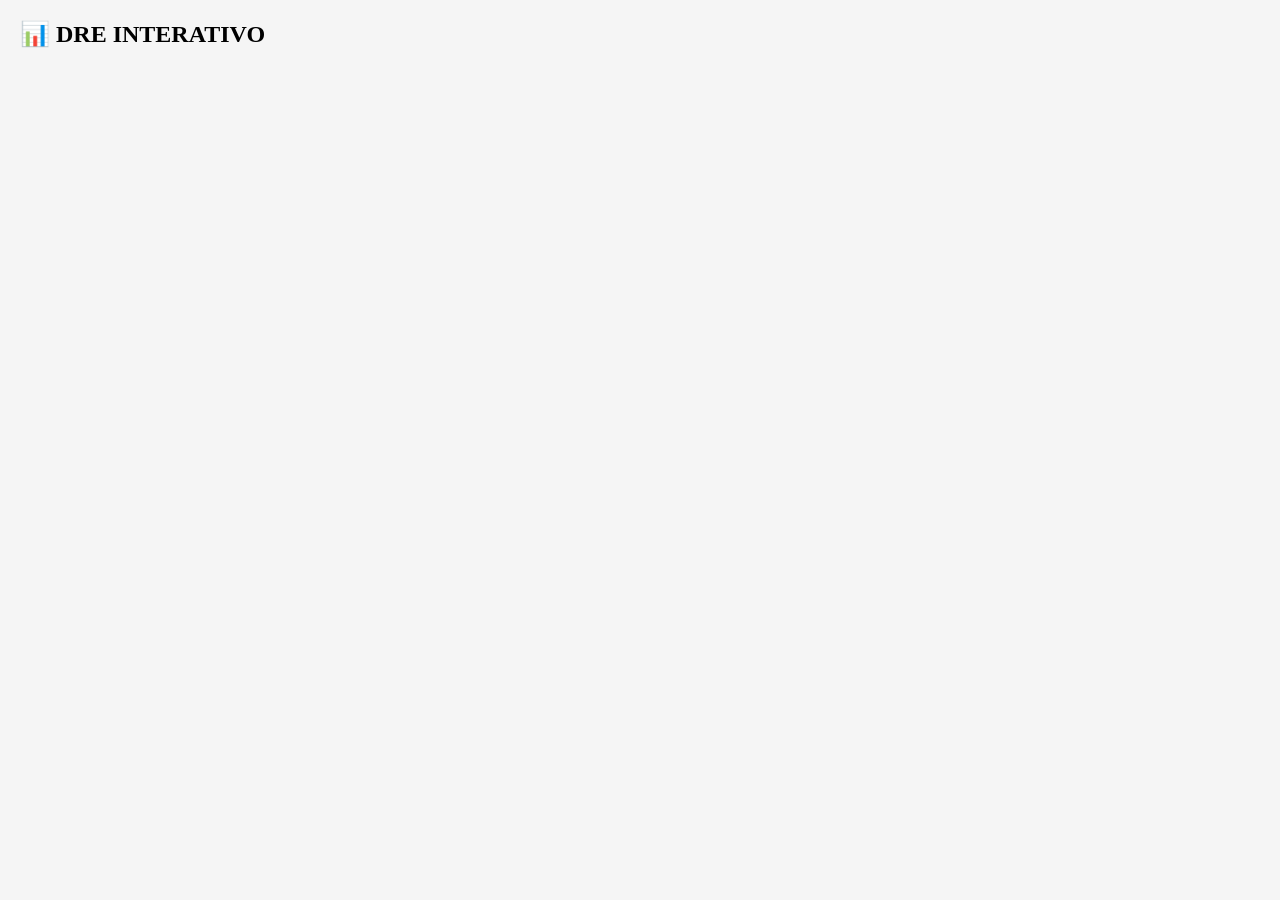
==== index.html @ e7c98e51 "Add files via upload" ====
<!DOCTYPE html>
<html lang="pt-br">
<head>
<meta charset="UTF-8">
<title>DRE App</title>

<style>

body {
    font-family: Segoe UI;
    background: #f5f5f5;
    margin: 20px;
}

h2 {
    margin-bottom: 10px;
}

.filtros {
    margin-bottom: 10px;
}

select {
    padding: 5px;
    margin-right: 10px;
}

table {
    width: 100%;
    border-collapse: collapse;
    background: white;
}

th {
    background: #2f8f2f;
    color: white;
    padding: 6px;
}

td {
    padding: 5px;
    border-bottom: 1px solid #ddd;
}

.n1 { font-weight: bold; background: #eee; }
.n2 { padding-left: 15px; }

.neg { color: red; }
.pos { color: green; }

</style>

</head>

<body>

<h2>📊 DRE INTERATIVO</h2>

<!-- FILTROS -->
<div class="filtros">
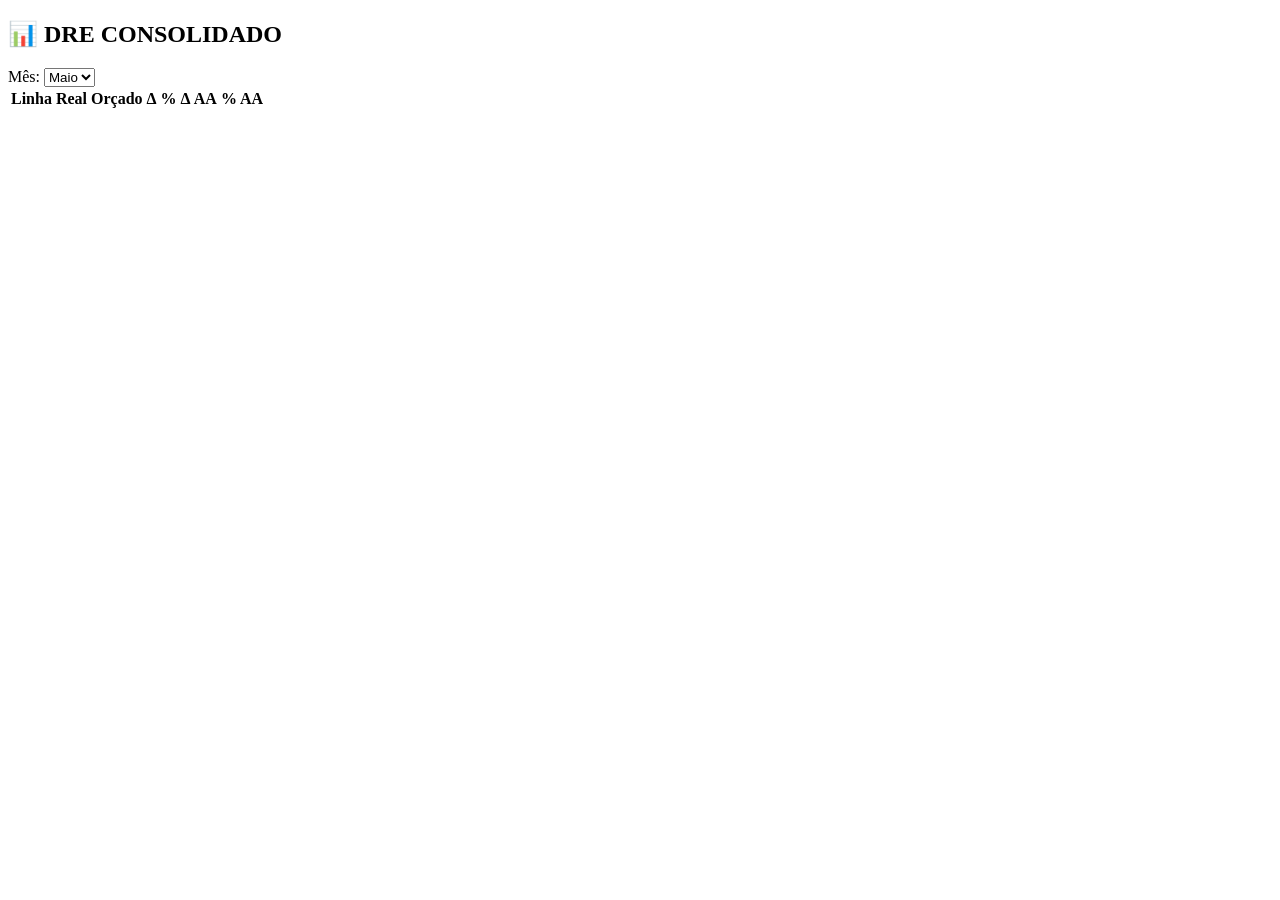
==== commit d8dd2a00: "Update index.html" ====
--- a/index.html
+++ b/index.html
@@ -3,58 +3,40 @@
 <head>
 <meta charset="UTF-8">
 <title>DRE App</title>
-
-<style>
-
-body {
-    font-family: Segoe UI;
-    background: #f5f5f5;
-    margin: 20px;
-}
-
-h2 {
-    margin-bottom: 10px;
-}
-
-.filtros {
-    margin-bottom: 10px;
-}
-
-select {
-    padding: 5px;
-    margin-right: 10px;
-}
-
-table {
-    width: 100%;
-    border-collapse: collapse;
-    background: white;
-}
-
-th {
-    background: #2f8f2f;
-    color: white;
-    padding: 6px;
-}
-
-td {
-    padding: 5px;
-    border-bottom: 1px solid #ddd;
-}
-
-.n1 { font-weight: bold; background: #eee; }
-.n2 { padding-left: 15px; }
-
-.neg { color: red; }
-.pos { color: green; }
-
-</style>
-
+<link rel="stylesheet" href="style.css">
 </head>
 
 <body>
 
-<h2>📊 DRE INTERATIVO</h2>
+<h2>📊 DRE CONSOLIDADO</h2>
 
-<!-- FILTROS -->
 <div class="filtros">
+    <label>Mês:</label>
+    <select id="mes" onchange="renderDRE()">
+        <option value="5">Maio</option>
+        <option value="4">Abril</option>
+    </select>
+</div>
+
+<table>
+<thead>
+<tr>
+<th>Linha</th>
+<th>Real</th>
+<th>Orçado</th>
+<th>Δ</th>
+<th>%</th>
+<th>Δ AA</th>
+<th>% AA</th>
+</tr>
+</thead>
+
+<tbody id="dreTable"></tbody>
+
+</table>
+
+<script src="dados.js"></script>
+<script src="script.js"></script>
+
+</body>
+</html>
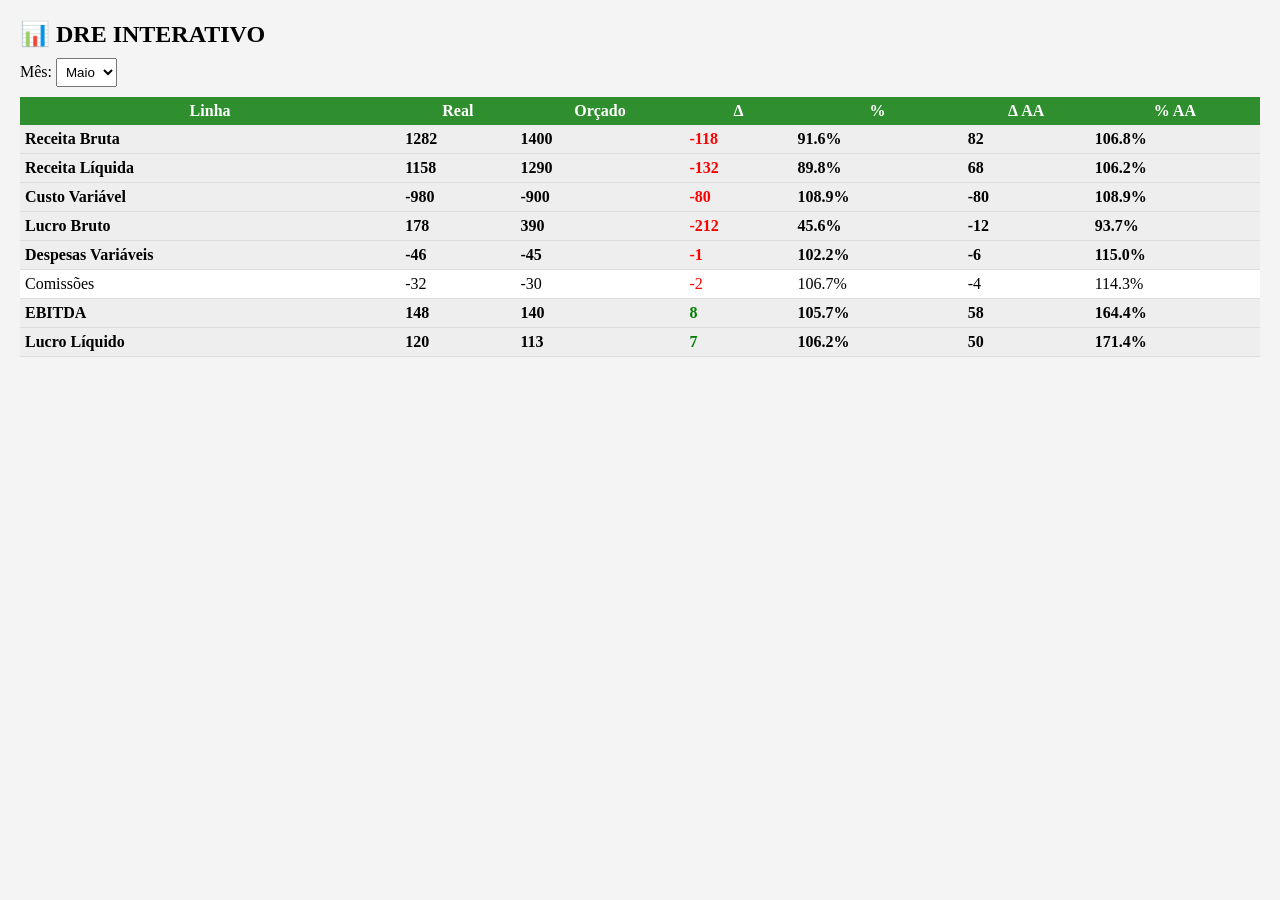
==== commit 0e819d00: "Update index.html" ====
--- a/index.html
+++ b/index.html
@@ -3,12 +3,14 @@
 <head>
 <meta charset="UTF-8">
 <title>DRE App</title>
+
 <link rel="stylesheet" href="style.css">
+
 </head>
 
 <body>
 
-<h2>📊 DRE CONSOLIDADO</h2>
+<h2>📊 DRE INTERATIVO</h2>
 
 <div class="filtros">
     <label>Mês:</label>
@@ -35,6 +37,7 @@
 
 </table>
 
+<!-- IMPORTANTE: ORDEM CORRETA -->
 <script src="dados.js"></script>
 <script src="script.js"></script>
 
--- a/style.css
+++ b/style.css
@@ -0,0 +1,56 @@
+body {
+    font-family: Segoe UI;
+    margin: 20px;
+    background: #f4f4f4;
+}
+
+h2 {
+    margin-bottom: 10px;
+}
+
+.filtros {
+    margin-bottom: 10px;
+}
+
+select {
+    padding: 5px;
+}
+
+table {
+    width: 100%;
+    border-collapse: collapse;
+    background: white;
+}
+
+th {
+    background: #2f8f2f;
+    color: white;
+    padding: 5px;
+}
+
+td {
+    padding: 5px;
+    border-bottom: 1px solid #ddd;
+    cursor: pointer;
+}
+
+.n1 {
+    font-weight: bold;
+    background: #eee;
+}
+
+.n2 {
+    padding-left: 20px;
+}
+
+.neg {
+    color: red;
+}
+
+.pos {
+    color: green;
+}
+
+tr:hover {
+    background: #eaeaea;
+}
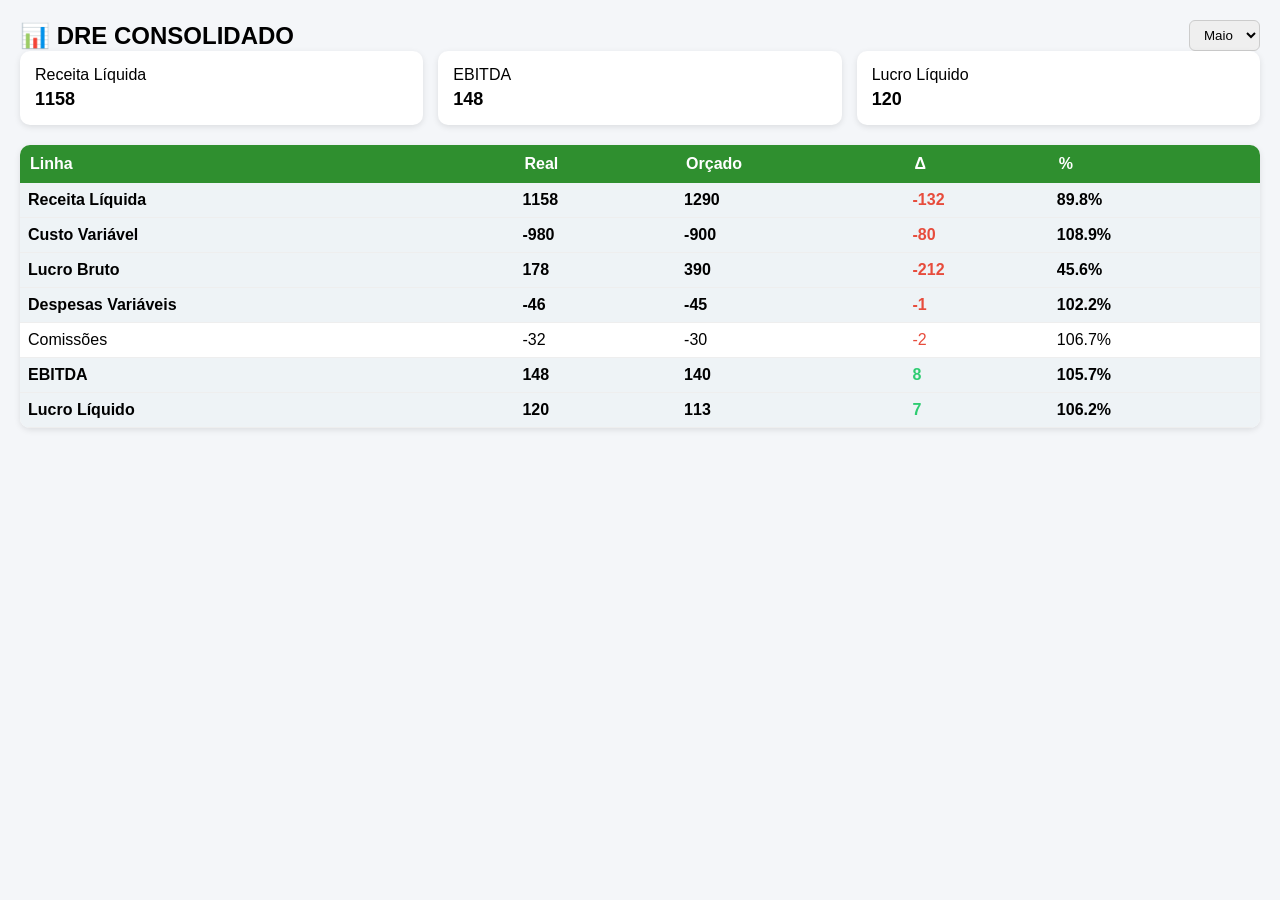
==== commit c00acefa: "Update index.html" ====
--- a/index.html
+++ b/index.html
@@ -4,20 +4,126 @@
 <meta charset="UTF-8">
 <title>DRE App</title>
 
-<link rel="stylesheet" href="style.css">
+<style>
+
+body {
+    font-family: Segoe UI, Arial;
+    background: #f4f6f9;
+    margin: 20px;
+}
+
+.header {
+    display: flex;
+    justify-content: space-between;
+    align-items: center;
+}
+
+h2 {
+    margin: 0;
+}
+
+.filtros {
+    margin: 15px 0;
+}
+
+select {
+    padding: 6px 10px;
+    border-radius: 6px;
+    border: 1px solid #ccc;
+}
+
+.cards {
+    display: flex;
+    gap: 15px;
+    margin-bottom: 20px;
+}
+
+.card {
+    background: white;
+    padding: 15px;
+    border-radius: 10px;
+    flex: 1;
+    box-shadow: 0 2px 6px rgba(0,0,0,0.1);
+}
+
+.card strong {
+    display: block;
+    font-size: 18px;
+    margin-top: 5px;
+}
+
+.pos { color: #2ecc71; }
+.neg { color: #e74c3c; }
+
+table {
+    width: 100%;
+    border-collapse: collapse;
+    background: white;
+    border-radius: 10px;
+    overflow: hidden;
+    box-shadow: 0 2px 6px rgba(0,0,0,0.1);
+}
+
+th {
+    background: #2f8f2f;
+    color: white;
+    padding: 10px;
+    text-align: left;
+}
+
+td {
+    padding: 8px;
+    border-bottom: 1px solid #eee;
+}
+
+tr:hover {
+    background: #f9f9f9;
+}
+
+.n1 {
+    font-weight: bold;
+    background: #eef3f6;
+}
+
+.n2 {
+    padding-left: 20px;
+}
+
+.n3 {
+    padding-left: 40px;
+}
+
+</style>
 
 </head>
 
 <body>
 
-<h2>📊 DRE INTERATIVO</h2>
+<div class="header">
+    <h2>📊 DRE CONSOLIDADO</h2>
 
-<div class="filtros">
-    <label>Mês:</label>
     <select id="mes" onchange="renderDRE()">
         <option value="5">Maio</option>
         <option value="4">Abril</option>
     </select>
+</div>
+
+<!-- CARDS TOP -->
+<div class="cards">
+    <div class="card">
+        Receita Líquida
+        <strong id="rec"></strong>
+    </div>
+
+    <div class="card">
+        EBITDA
+        <strong id="ebitda"></strong>
+    </div>
+
+    <div class="card">
+        Lucro Líquido
+        <strong id="ll"></strong>
+    </div>
 </div>
 
 <table>
@@ -28,18 +134,65 @@
 <th>Orçado</th>
 <th>Δ</th>
 <th>%</th>
-<th>Δ AA</th>
-<th>% AA</th>
 </tr>
 </thead>
 
 <tbody id="dreTable"></tbody>
-
 </table>
 
-<!-- IMPORTANTE: ORDEM CORRETA -->
-<script src="dados.js"></script>
-<script src="script.js"></script>
+<script>
+
+const dados = [
+    { linha:"Receita Líquida", nivel:1, mes:5, real:1158, orc:1290 },
+    { linha:"Custo Variável", nivel:1, mes:5, real:-980, orc:-900 },
+    { linha:"Lucro Bruto", nivel:1, mes:5, real:178, orc:390 },
+    { linha:"Despesas Variáveis", nivel:1, mes:5, real:-46, orc:-45 },
+    { linha:"Comissões", nivel:2, mes:5, real:-32, orc:-30 },
+    { linha:"EBITDA", nivel:1, mes:5, real:148, orc:140 },
+    { linha:"Lucro Líquido", nivel:1, mes:5, real:120, orc:113 }
+];
+
+function renderDRE() {
+
+    const mes = document.getElementById("mes").value;
+    const tabela = document.getElementById("dreTable");
+
+    tabela.innerHTML = "";
+
+    let rec, ebitda, ll;
+
+    dados.filter(d => d.mes == mes).forEach(item => {
+
+        const delta = item.real - item.orc;
+        const perc = (item.real / item.orc) * 100;
+
+        const classe = delta >= 0 ? "pos" : "neg";
+
+        tabela.innerHTML += `
+            <tr class="n${item.nivel}">
+                <td>${item.linha}</td>
+                <td>${item.real}</td>
+                <td>${item.orc}</td>
+                <td class="${classe}">${delta}</td>
+                <td>${perc.toFixed(1)}%</td>
+            </tr>
+        `;
+
+        // alimentar cards
+        if(item.linha === "Receita Líquida") rec = item.real;
+        if(item.linha === "EBITDA") ebitda = item.real;
+        if(item.linha === "Lucro Líquido") ll = item.real;
+
+    });
+
+    document.getElementById("rec").innerText = rec;
+    document.getElementById("ebitda").innerText = ebitda;
+    document.getElementById("ll").innerText = ll;
+}
+
+renderDRE();
+
+</script>
 
 </body>
 </html>
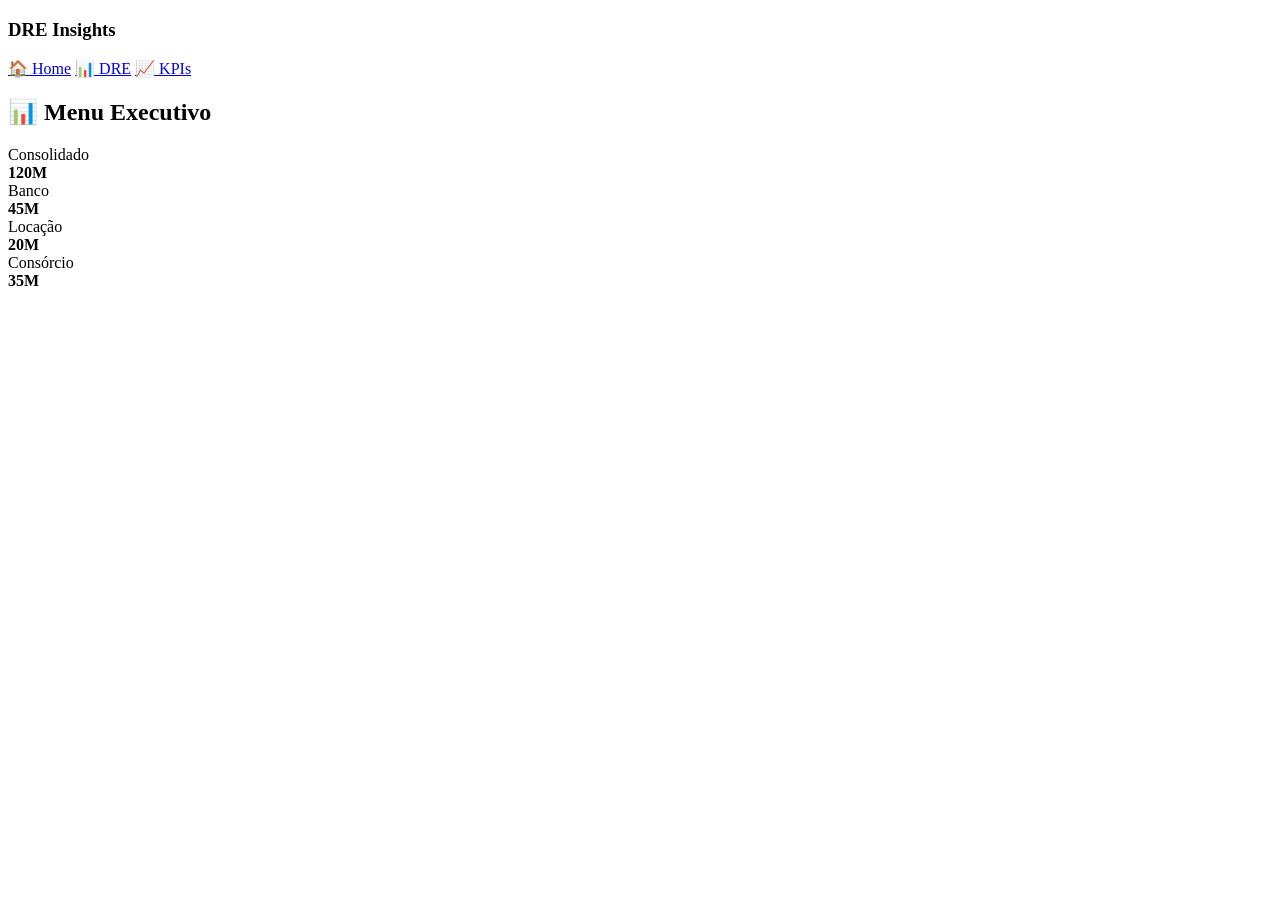
==== commit cf91a0c0: "Update index.html" ====
--- a/index.html
+++ b/index.html
@@ -1,198 +1,34 @@
 <!DOCTYPE html>
-<html lang="pt-br">
+<html>
 <head>
 <meta charset="UTF-8">
-<title>DRE App</title>
-
-<style>
-
-body {
-    font-family: Segoe UI, Arial;
-    background: #f4f6f9;
-    margin: 20px;
-}
-
-.header {
-    display: flex;
-    justify-content: space-between;
-    align-items: center;
-}
-
-h2 {
-    margin: 0;
-}
-
-.filtros {
-    margin: 15px 0;
-}
-
-select {
-    padding: 6px 10px;
-    border-radius: 6px;
-    border: 1px solid #ccc;
-}
-
-.cards {
-    display: flex;
-    gap: 15px;
-    margin-bottom: 20px;
-}
-
-.card {
-    background: white;
-    padding: 15px;
-    border-radius: 10px;
-    flex: 1;
-    box-shadow: 0 2px 6px rgba(0,0,0,0.1);
-}
-
-.card strong {
-    display: block;
-    font-size: 18px;
-    margin-top: 5px;
-}
-
-.pos { color: #2ecc71; }
-.neg { color: #e74c3c; }
-
-table {
-    width: 100%;
-    border-collapse: collapse;
-    background: white;
-    border-radius: 10px;
-    overflow: hidden;
-    box-shadow: 0 2px 6px rgba(0,0,0,0.1);
-}
-
-th {
-    background: #2f8f2f;
-    color: white;
-    padding: 10px;
-    text-align: left;
-}
-
-td {
-    padding: 8px;
-    border-bottom: 1px solid #eee;
-}
-
-tr:hover {
-    background: #f9f9f9;
-}
-
-.n1 {
-    font-weight: bold;
-    background: #eef3f6;
-}
-
-.n2 {
-    padding-left: 20px;
-}
-
-.n3 {
-    padding-left: 40px;
-}
-
-</style>
-
+<title>DRE Insights</title>
+<link rel="stylesheet" href="estilo.css">
 </head>
 
 <body>
 
-<div class="header">
-    <h2>📊 DRE CONSOLIDADO</h2>
-
-    <select id="mes" onchange="renderDRE()">
-        <option value="5">Maio</option>
-        <option value="4">Abril</option>
-    </select>
+<div class="sidebar">
+    <h3>DRE Insights</h3>
+    <a href="index.html">🏠 Home</a>
+    <a href="dre.html">📊 DRE</a>
+    <a href="kpi.html">📈 KPIs</a>
 </div>
 
-<!-- CARDS TOP -->
+<div class="main">
+
+<h2>📊 Menu Executivo</h2>
+
 <div class="cards">
-    <div class="card">
-        Receita Líquida
-        <strong id="rec"></strong>
-    </div>
 
-    <div class="card">
-        EBITDA
-        <strong id="ebitda"></strong>
-    </div>
+<div class="card">Consolidado<br><strong>120M</strong></div>
+<div class="card">Banco<br><strong>45M</strong></div>
+<div class="card">Locação<br><strong>20M</strong></div>
+<div class="card">Consórcio<br><strong>35M</strong></div>
 
-    <div class="card">
-        Lucro Líquido
-        <strong id="ll"></strong>
-    </div>
 </div>
 
-<table>
-<thead>
-<tr>
-<th>Linha</th>
-<th>Real</th>
-<th>Orçado</th>
-<th>Δ</th>
-<th>%</th>
-</tr>
-</thead>
-
-<tbody id="dreTable"></tbody>
-</table>
-
-<script>
-
-const dados = [
-    { linha:"Receita Líquida", nivel:1, mes:5, real:1158, orc:1290 },
-    { linha:"Custo Variável", nivel:1, mes:5, real:-980, orc:-900 },
-    { linha:"Lucro Bruto", nivel:1, mes:5, real:178, orc:390 },
-    { linha:"Despesas Variáveis", nivel:1, mes:5, real:-46, orc:-45 },
-    { linha:"Comissões", nivel:2, mes:5, real:-32, orc:-30 },
-    { linha:"EBITDA", nivel:1, mes:5, real:148, orc:140 },
-    { linha:"Lucro Líquido", nivel:1, mes:5, real:120, orc:113 }
-];
-
-function renderDRE() {
-
-    const mes = document.getElementById("mes").value;
-    const tabela = document.getElementById("dreTable");
-
-    tabela.innerHTML = "";
-
-    let rec, ebitda, ll;
-
-    dados.filter(d => d.mes == mes).forEach(item => {
-
-        const delta = item.real - item.orc;
-        const perc = (item.real / item.orc) * 100;
-
-        const classe = delta >= 0 ? "pos" : "neg";
-
-        tabela.innerHTML += `
-            <tr class="n${item.nivel}">
-                <td>${item.linha}</td>
-                <td>${item.real}</td>
-                <td>${item.orc}</td>
-                <td class="${classe}">${delta}</td>
-                <td>${perc.toFixed(1)}%</td>
-            </tr>
-        `;
-
-        // alimentar cards
-        if(item.linha === "Receita Líquida") rec = item.real;
-        if(item.linha === "EBITDA") ebitda = item.real;
-        if(item.linha === "Lucro Líquido") ll = item.real;
-
-    });
-
-    document.getElementById("rec").innerText = rec;
-    document.getElementById("ebitda").innerText = ebitda;
-    document.getElementById("ll").innerText = ll;
-}
-
-renderDRE();
-
-</script>
+</div>
 
 </body>
 </html>
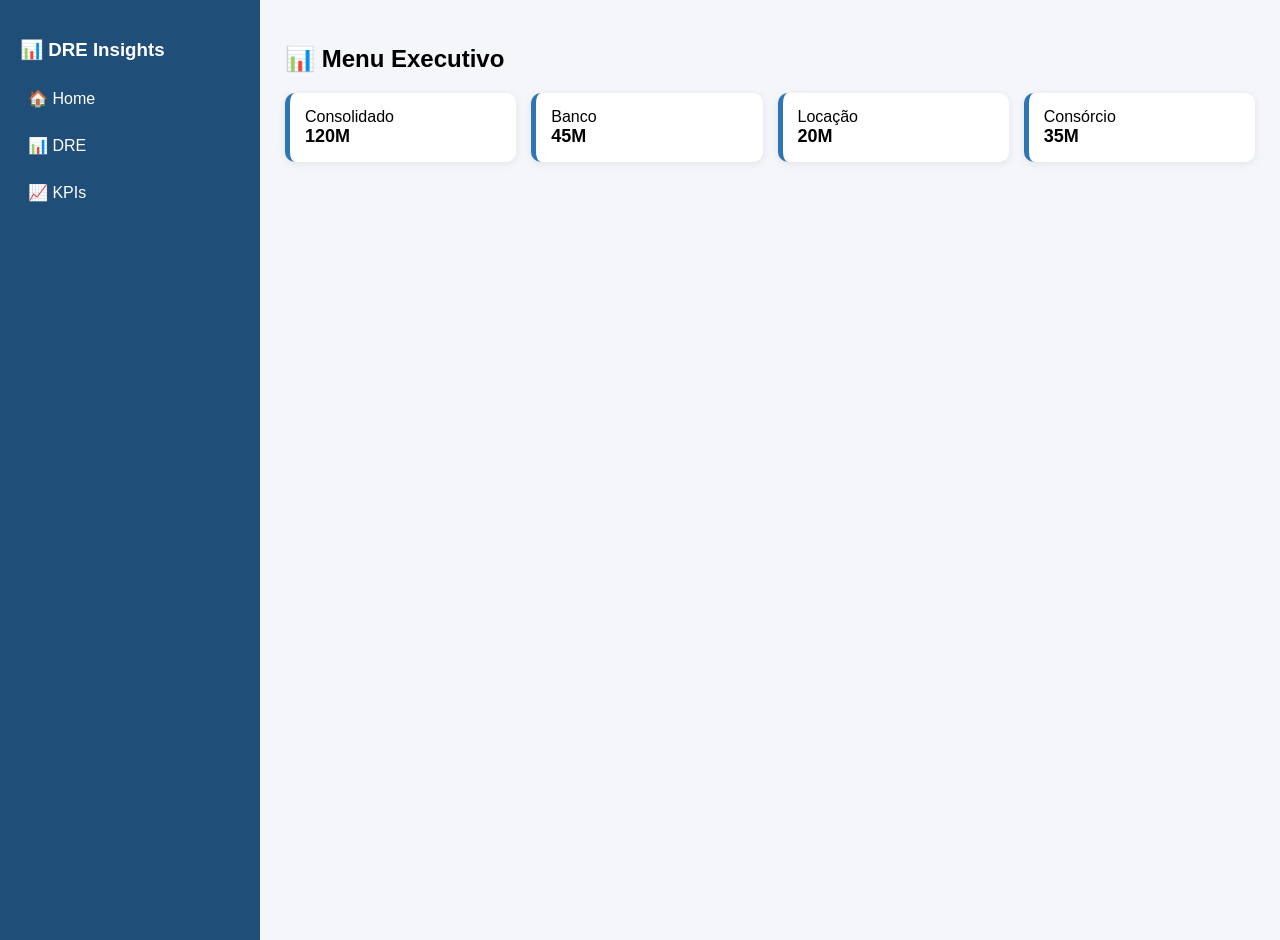
==== commit 05eb9e61: "Update index.html" ====
--- a/index.html
+++ b/index.html
@@ -9,7 +9,8 @@
 <body>
 
 <div class="sidebar">
-    <h3>DRE Insights</h3>
+    <h3>📊 DRE Insights</h3>
+
     <a href="index.html">🏠 Home</a>
     <a href="dre.html">📊 DRE</a>
     <a href="kpi.html">📈 KPIs</a>
--- a/estilo.css
+++ b/estilo.css
@@ -0,0 +1,117 @@
+body {
+    font-family: Segoe UI, Arial;
+    display: flex;
+    margin: 0;
+    background: #f4f6f9;
+}
+
+/* MENU LATERAL */
+.sidebar {
+    width: 220px;
+    background: #1f4e79;
+    color: white;
+    padding: 20px;
+    height: 100vh;
+}
+
+.sidebar h3 {
+    margin-bottom: 20px;
+}
+
+.sidebar a {
+    display: block;
+    color: white;
+    margin: 12px 0;
+    text-decoration: none;
+    padding: 8px;
+    border-radius: 6px;
+}
+
+.sidebar a:hover {
+    background: #2f75b5;
+}
+
+/* CONTEÚDO */
+.main {
+    padding: 25px;
+    flex: 1;
+}
+
+/* CARDS */
+.cards {
+    display: flex;
+    gap: 15px;
+    margin-bottom: 20px;
+}
+
+.card {
+    background: white;
+    padding: 15px;
+    border-radius: 10px;
+    flex: 1;
+    box-shadow: 0 2px 8px rgba(0,0,0,0.08);
+    border-left: 5px solid #2f75b5;
+}
+
+.card strong {
+    font-size: 18px;
+}
+
+/* TABELA */
+table {
+    width: 100%;
+    background: white;
+    border-collapse: collapse;
+    margin-top: 15px;
+    border-radius: 10px;
+    overflow: hidden;
+    box-shadow: 0 2px 8px rgba(0,0,0,0.08);
+}
+
+th {
+    background: #2f75b5;
+    color: white;
+    padding: 10px;
+}
+
+td {
+    padding: 8px;
+    border-bottom: 1px solid #eee;
+}
+
+tr:hover {
+    background: #e9f2fb;
+}
+
+/* HIERARQUIA */
+.n1 {
+    font-weight: bold;
+    background: #eef4fb;
+}
+
+.n2 {
+    padding-left: 20px;
+}
+
+.n3 {
+    padding-left: 40px;
+}
+
+/* CORES RESULTADO */
+.pos {
+    color: #2ecc71;
+    font-weight: bold;
+}
+
+.neg {
+    color: #e74c3c;
+    font-weight: bold;
+}
+
+/* FILTROS */
+select {
+    padding: 6px 10px;
+    border-radius: 6px;
+    border: 1px solid #ccc;
+    margin-bottom: 10px;
+}
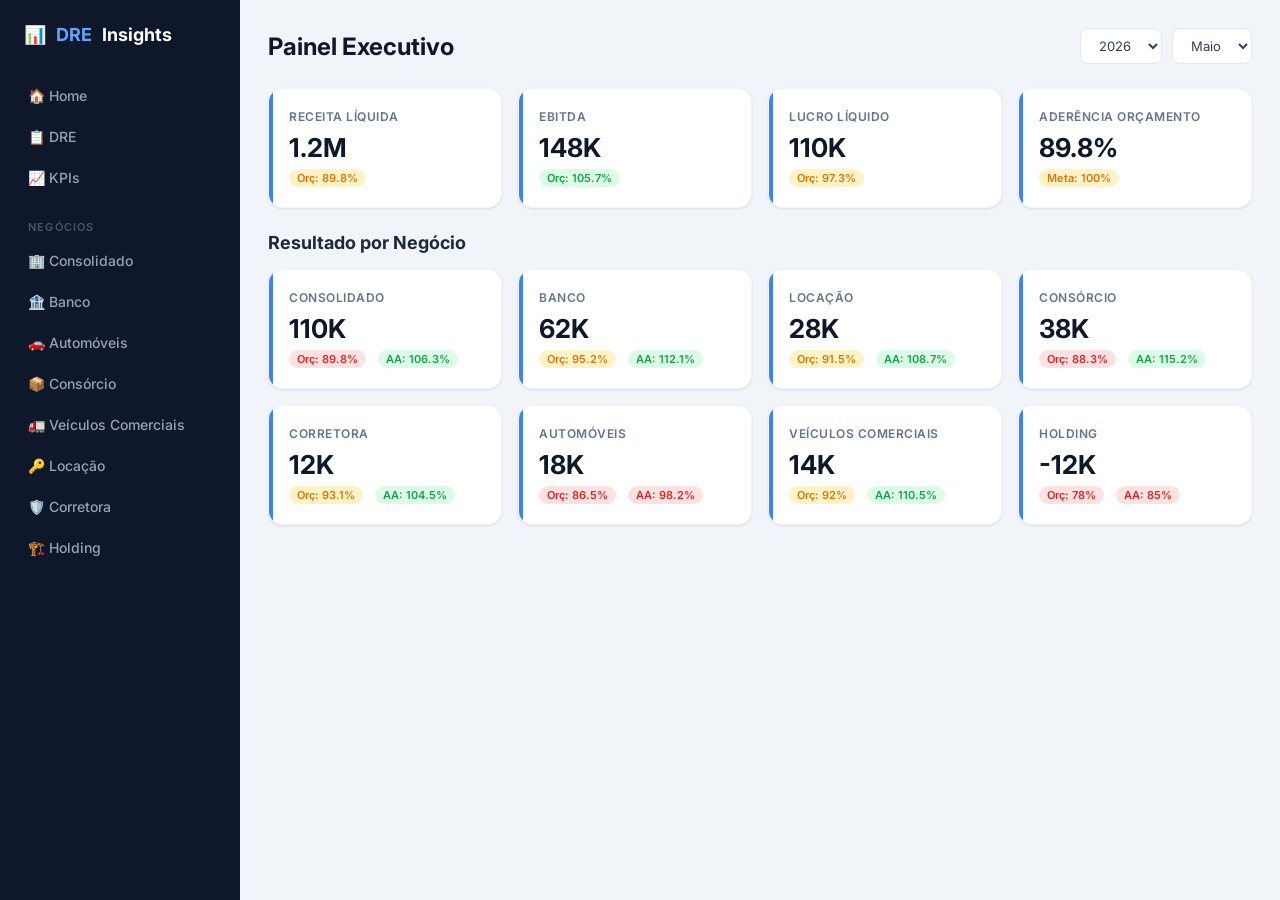
==== commit 13968eed: "Update index.html" ====
--- a/index.html
+++ b/index.html
@@ -1,35 +1,46 @@
 <!DOCTYPE html>
-<html>
-<head>
-<meta charset="UTF-8">
-<title>DRE Insights</title>
-<link rel="stylesheet" href="estilo.css">
-</head>
-
+<html lang="pt-br">
+<head><meta charset="UTF-8"><title>DRE Insights</title>
+<link rel="stylesheet" href="estilo.css"></head>
 <body>
 
 <div class="sidebar">
-    <h3>📊 DRE Insights</h3>
-
+    <div class="logo">📊 <span>DRE</span> Insights</div>
     <a href="index.html">🏠 Home</a>
-    <a href="dre.html">📊 DRE</a>
+    <a href="dre.html">📋 DRE</a>
     <a href="kpi.html">📈 KPIs</a>
+    <div class="section-title">Negócios</div>
+    <a href="dre.html">🏢 Consolidado</a>
+    <a href="dre.html">🏦 Banco</a>
+    <a href="dre.html">🚗 Automóveis</a>
+    <a href="dre.html">📦 Consórcio</a>
+    <a href="dre.html">🚛 Veículos Comerciais</a>
+    <a href="dre.html">🔑 Locação</a>
+    <a href="dre.html">🛡️ Corretora</a>
+    <a href="dre.html">🏗️ Holding</a>
 </div>
 
 <div class="main">
+    <div class="topbar">
+        <h1>Painel Executivo</h1>
+        <div class="filters">
+            <select><option>2026</option><option>2025</option></select>
+            <select><option>Maio</option><option>Abril</option></select>
+        </div>
+    </div>
 
-<h2>📊 Menu Executivo</h2>
+    <div class="cards">
+        <div class="card"><div class="card-title">Receita Líquida</div><div class="card-value" id="sumRec">-</div><div class="card-meta"><span class="tag yellow">Orç: 89.8%</span></div></div>
+        <div class="card"><div class="card-title">EBITDA</div><div class="card-value" id="sumEbitda">-</div><div class="card-meta"><span class="tag green">Orç: 105.7%</span></div></div>
+        <div class="card"><div class="card-title">Lucro Líquido</div><div class="card-value" id="sumLucro">-</div><div class="card-meta"><span class="tag yellow">Orç: 97.3%</span></div></div>
+        <div class="card"><div class="card-title">Aderência Orçamento</div><div class="card-value" id="sumAder">-</div><div class="card-meta"><span class="tag yellow">Meta: 100%</span></div></div>
+    </div>
 
-<div class="cards">
-
-<div class="card">Consolidado<br><strong>120M</strong></div>
-<div class="card">Banco<br><strong>45M</strong></div>
-<div class="card">Locação<br><strong>20M</strong></div>
-<div class="card">Consórcio<br><strong>35M</strong></div>
-
+    <h2 style="margin-bottom:16px;font-size:18px">Resultado por Negócio</h2>
+    <div class="cards" id="negociosCards"></div>
 </div>
 
-</div>
-
-</body>
-</html>
+<script src="dados.js"></script>
+<script src="app.js"></script>
+<script>renderHome();</script>
+</body></html>
--- a/estilo.css
+++ b/estilo.css
@@ -1,117 +1,78 @@
-body {
-    font-family: Segoe UI, Arial;
-    display: flex;
-    margin: 0;
-    background: #f4f6f9;
-}
+@import url('https://fonts.googleapis.com/css2?family=Inter:wght@300;400;500;600;700&display=swap');
+*{margin:0;padding:0;box-sizing:border-box}
+body{font-family:'Inter','Segoe UI',sans-serif;background:#f1f5f9;color:#1e293b;display:flex;min-height:100vh}
+::-webkit-scrollbar{width:6px}
+::-webkit-scrollbar-thumb{background:#cbd5e1;border-radius:3px}
 
-/* MENU LATERAL */
-.sidebar {
-    width: 220px;
-    background: #1f4e79;
-    color: white;
-    padding: 20px;
-    height: 100vh;
-}
+.sidebar{width:240px;background:#0f172a;color:#e2e8f0;padding:24px 16px;position:fixed;top:0;left:0;height:100vh;overflow-y:auto;z-index:100;display:flex;flex-direction:column}
+.sidebar .logo{display:flex;align-items:center;gap:10px;font-size:18px;font-weight:700;color:#fff;margin-bottom:32px;padding:0 8px}
+.sidebar .logo span{color:#60a5fa}
+.sidebar a{display:flex;align-items:center;gap:10px;color:#94a3b8;text-decoration:none;padding:10px 12px;border-radius:8px;font-size:14px;font-weight:500;transition:all .2s;margin-bottom:4px}
+.sidebar a:hover,.sidebar a.active{background:#1e293b;color:#fff}
+.sidebar .section-title{font-size:11px;text-transform:uppercase;letter-spacing:1.2px;color:#475569;margin:20px 12px 8px;font-weight:600}
 
-.sidebar h3 {
-    margin-bottom: 20px;
-}
+.main{margin-left:240px;padding:28px;flex:1;min-height:100vh}
 
-.sidebar a {
-    display: block;
-    color: white;
-    margin: 12px 0;
-    text-decoration: none;
-    padding: 8px;
-    border-radius: 6px;
-}
+.topbar{display:flex;justify-content:space-between;align-items:center;margin-bottom:24px;flex-wrap:wrap;gap:12px}
+.topbar h1{font-size:24px;font-weight:700;color:#0f172a}
+.topbar .filters{display:flex;gap:10px}
+.topbar select{padding:8px 14px;border:1px solid #e2e8f0;border-radius:8px;font-size:13px;font-family:inherit;background:#fff;color:#334155;cursor:pointer;outline:none;transition:border .2s}
+.topbar select:focus{border-color:#3b82f6}
 
-.sidebar a:hover {
-    background: #2f75b5;
-}
+.cards{display:grid;grid-template-columns:repeat(auto-fill,minmax(220px,1fr));gap:16px;margin-bottom:24px}
+.card{background:#fff;padding:20px;border-radius:14px;box-shadow:0 1px 3px rgba(0,0,0,.06),0 1px 2px rgba(0,0,0,.04);transition:all .25s;cursor:pointer;border:1px solid #f1f5f9;position:relative;overflow:hidden}
+.card::before{content:'';position:absolute;top:0;left:0;width:4px;height:100%;background:#3b82f6;border-radius:14px 0 0 14px}
+.card:hover{transform:translateY(-2px);box-shadow:0 4px 12px rgba(0,0,0,.1)}
+.card .card-title{font-size:12px;font-weight:600;text-transform:uppercase;letter-spacing:.5px;color:#64748b;margin-bottom:8px}
+.card .card-value{font-size:26px;font-weight:700;color:#0f172a;margin-bottom:6px}
+.card .card-meta{display:flex;gap:12px;font-size:12px}
 
-/* CONTEÚDO */
-.main {
-    padding: 25px;
-    flex: 1;
-}
+.tag{padding:2px 8px;border-radius:20px;font-weight:600;font-size:11px}
+.tag.green{background:#dcfce7;color:#16a34a}
+.tag.red{background:#fee2e2;color:#dc2626}
+.tag.yellow{background:#fef3c7;color:#d97706}
 
-/* CARDS */
-.cards {
-    display: flex;
-    gap: 15px;
-    margin-bottom: 20px;
-}
+.table-container{background:#fff;border-radius:14px;box-shadow:0 1px 3px rgba(0,0,0,.06);overflow:auto;border:1px solid #f1f5f9}
+table{width:100%;border-collapse:collapse}
+thead th{background:#1e3a5f;color:#fff;padding:12px 14px;font-size:11px;font-weight:600;text-transform:uppercase;letter-spacing:.5px;text-align:right;position:sticky;top:0;z-index:10;white-space:nowrap}
+thead th:first-child{text-align:left}
+tbody td{padding:10px 14px;font-size:13px;border-bottom:1px solid #f1f5f9;text-align:right;white-space:nowrap}
+tbody td:first-child{text-align:left}
+tbody tr{cursor:pointer;transition:background .15s}
+tbody tr:hover{background:#f8fafc}
 
-.card {
-    background: white;
-    padding: 15px;
-    border-radius: 10px;
-    flex: 1;
-    box-shadow: 0 2px 8px rgba(0,0,0,0.08);
-    border-left: 5px solid #2f75b5;
-}
+tr.n1{font-weight:700;background:#f8fafc}
+tr.n2 td:first-child{padding-left:28px}
+tr.n3 td:first-child{padding-left:48px;font-weight:400}
+tr.n4 td:first-child{padding-left:68px;font-weight:400;color:#64748b}
+tr.sub{background:#eff6ff;font-weight:700}
+tr.total-final{background:#0f172a;font-weight:700}
+tr.total-final td{color:#fff!important}
+tr.sep-row td{padding:4px;border:none;background:#f1f5f9;height:6px}
 
-.card strong {
-    font-size: 18px;
-}
+.val-pos{color:#16a34a;font-weight:600}
+.val-neg{color:#dc2626;font-weight:600}
+.expand-icon{display:inline-block;width:18px;font-size:10px;color:#94a3b8;cursor:pointer;transition:transform .2s;margin-right:4px}
+.expand-icon.open{transform:rotate(90deg)}
+.hidden{display:none}
 
-/* TABELA */
-table {
-    width: 100%;
-    background: white;
-    border-collapse: collapse;
-    margin-top: 15px;
-    border-radius: 10px;
-    overflow: hidden;
-    box-shadow: 0 2px 8px rgba(0,0,0,0.08);
-}
+.kpi-grid{display:grid;grid-template-columns:repeat(auto-fill,minmax(280px,1fr));gap:16px}
+.kpi-card{background:#fff;padding:20px;border-radius:14px;box-shadow:0 1px 3px rgba(0,0,0,.06);border:1px solid #f1f5f9}
+.kpi-card .kpi-name{font-size:13px;color:#64748b;font-weight:500;margin-bottom:8px}
+.kpi-card .kpi-value{font-size:28px;font-weight:700;color:#0f172a}
+.kpi-card .kpi-bar{height:6px;background:#e2e8f0;border-radius:3px;margin:12px 0;overflow:hidden}
+.kpi-card .kpi-bar-fill{height:100%;border-radius:3px;transition:width .5s}
+.kpi-card .kpi-footer{display:flex;justify-content:space-between;font-size:12px;color:#94a3b8}
 
-th {
-    background: #2f75b5;
-    color: white;
-    padding: 10px;
-}
+.detail-grid{display:grid;grid-template-columns:1fr 1fr;gap:16px;margin-bottom:20px}
+.detail-card{background:#fff;padding:20px;border-radius:14px;box-shadow:0 1px 3px rgba(0,0,0,.06);border:1px solid #f1f5f9}
+.detail-card h4{margin-bottom:10px;color:#334155}
+.mini-bar{display:flex;align-items:flex-end;gap:4px;height:60px}
+.mini-bar div{flex:1;background:#3b82f6;border-radius:3px 3px 0 0;transition:height .3s}
+.insight-box{background:#eff6ff;border-left:4px solid #3b82f6;padding:16px;border-radius:0 10px 10px 0;margin-top:16px;font-size:14px;line-height:1.6;color:#1e40af}
 
-td {
-    padding: 8px;
-    border-bottom: 1px solid #eee;
-}
-
-tr:hover {
-    background: #e9f2fb;
-}
-
-/* HIERARQUIA */
-.n1 {
-    font-weight: bold;
-    background: #eef4fb;
-}
-
-.n2 {
-    padding-left: 20px;
-}
-
-.n3 {
-    padding-left: 40px;
-}
-
-/* CORES RESULTADO */
-.pos {
-    color: #2ecc71;
-    font-weight: bold;
-}
-
-.neg {
-    color: #e74c3c;
-    font-weight: bold;
-}
-
-/* FILTROS */
-select {
-    padding: 6px 10px;
-    border-radius: 6px;
-    border: 1px solid #ccc;
-    margin-bottom: 10px;
-}
+.btn{padding:10px 20px;border:none;border-radius:8px;font-family:inherit;font-weight:600;font-size:13px;cursor:pointer;transition:all .2s;text-decoration:none;display:inline-block}
+.btn-primary{background:#3b82f6;color:#fff}
+.btn-primary:hover{background:#2563eb}
+.btn-secondary{background:#e2e8f0;color:#334155}
+.btn-secondary:hover{background:#cbd5e1}
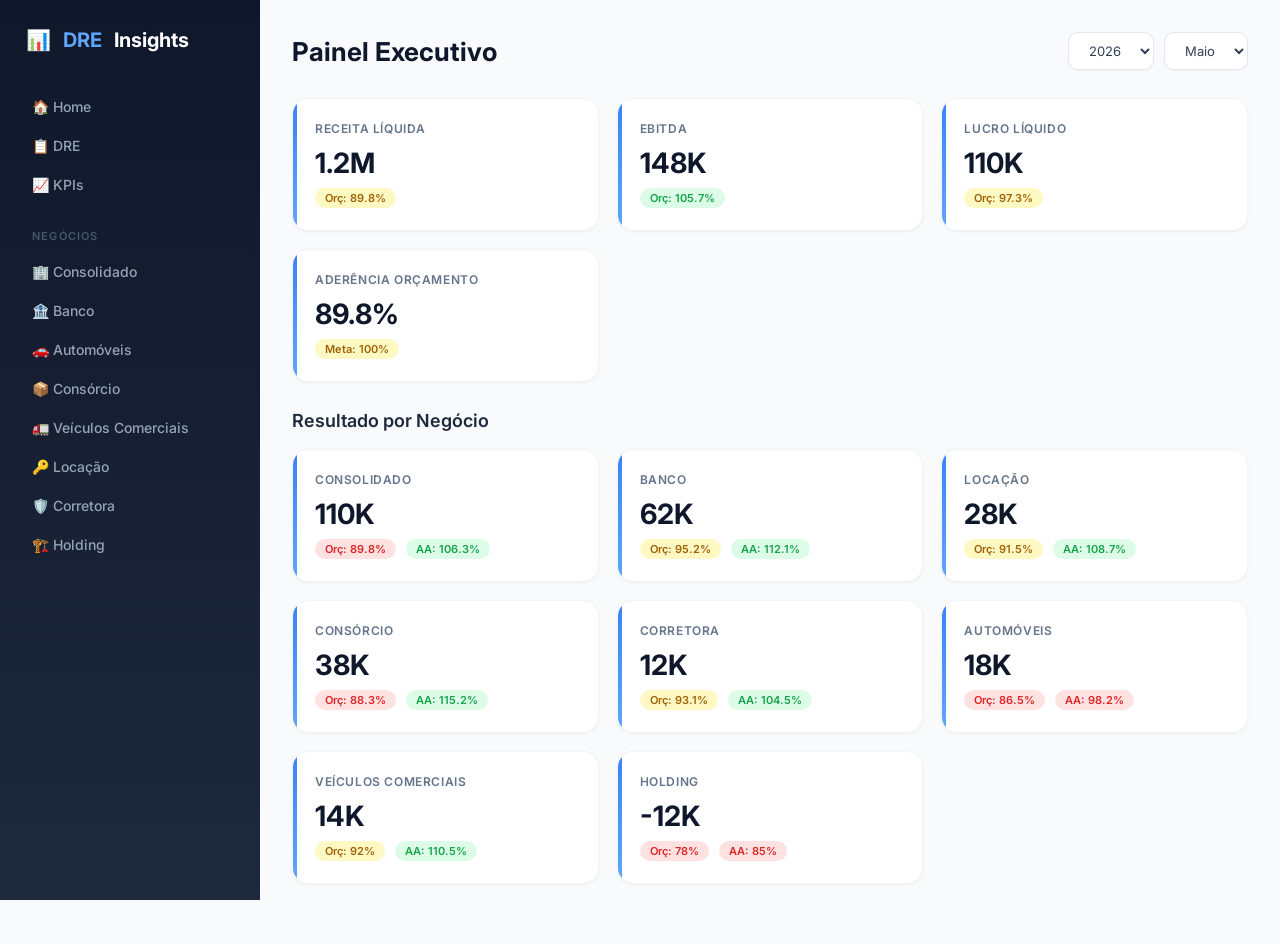
==== commit 6e820fae: "Add files via upload" ====
--- a/index.html
+++ b/index.html
@@ -1,46 +1,36 @@
-<!DOCTYPE html>
-<html lang="pt-br">
-<head><meta charset="UTF-8"><title>DRE Insights</title>
-<link rel="stylesheet" href="estilo.css"></head>
-<body>
-
-<div class="sidebar">
-    <div class="logo">📊 <span>DRE</span> Insights</div>
-    <a href="index.html">🏠 Home</a>
-    <a href="dre.html">📋 DRE</a>
-    <a href="kpi.html">📈 KPIs</a>
-    <div class="section-title">Negócios</div>
-    <a href="dre.html">🏢 Consolidado</a>
-    <a href="dre.html">🏦 Banco</a>
-    <a href="dre.html">🚗 Automóveis</a>
-    <a href="dre.html">📦 Consórcio</a>
-    <a href="dre.html">🚛 Veículos Comerciais</a>
-    <a href="dre.html">🔑 Locação</a>
-    <a href="dre.html">🛡️ Corretora</a>
-    <a href="dre.html">🏗️ Holding</a>
-</div>
-
-<div class="main">
-    <div class="topbar">
-        <h1>Painel Executivo</h1>
-        <div class="filters">
-            <select><option>2026</option><option>2025</option></select>
-            <select><option>Maio</option><option>Abril</option></select>
-        </div>
-    </div>
-
-    <div class="cards">
-        <div class="card"><div class="card-title">Receita Líquida</div><div class="card-value" id="sumRec">-</div><div class="card-meta"><span class="tag yellow">Orç: 89.8%</span></div></div>
-        <div class="card"><div class="card-title">EBITDA</div><div class="card-value" id="sumEbitda">-</div><div class="card-meta"><span class="tag green">Orç: 105.7%</span></div></div>
-        <div class="card"><div class="card-title">Lucro Líquido</div><div class="card-value" id="sumLucro">-</div><div class="card-meta"><span class="tag yellow">Orç: 97.3%</span></div></div>
-        <div class="card"><div class="card-title">Aderência Orçamento</div><div class="card-value" id="sumAder">-</div><div class="card-meta"><span class="tag yellow">Meta: 100%</span></div></div>
-    </div>
-
-    <h2 style="margin-bottom:16px;font-size:18px">Resultado por Negócio</h2>
-    <div class="cards" id="negociosCards"></div>
-</div>
-
-<script src="dados.js"></script>
-<script src="app.js"></script>
-<script>renderHome();</script>
-</body></html>
+<!DOCTYPE html>
+<html lang="pt-br">
+<head><meta charset="UTF-8"><meta name="viewport" content="width=device-width,initial-scale=1.0"><title>DRE Insights</title>
+<link rel="stylesheet" href="estilo.css"></head>
+<body>
+<div class="sidebar">
+<div class="logo">📊 <span>DRE</span> Insights</div>
+<a href="index.html">🏠 Home</a>
+<a href="dre.html">📋 DRE</a>
+<a href="kpi.html">📈 KPIs</a>
+<div class="section-title">Negócios</div>
+<a href="dre.html">🏢 Consolidado</a>
+<a href="dre.html">🏦 Banco</a>
+<a href="dre.html">🚗 Automóveis</a>
+<a href="dre.html">📦 Consórcio</a>
+<a href="dre.html">🚛 Veículos Comerciais</a>
+<a href="dre.html">🔑 Locação</a>
+<a href="dre.html">🛡️ Corretora</a>
+<a href="dre.html">🏗️ Holding</a>
+</div>
+<div class="main">
+<div class="topbar"><h1>Painel Executivo</h1>
+<div class="filters"><select><option>2026</option><option>2025</option></select>
+<select><option>Maio</option><option>Abril</option></select></div></div>
+<div class="cards">
+<div class="card"><div class="card-title">Receita Líquida</div><div class="card-value" id="sumRec">-</div><div class="card-meta"><span class="tag yellow">Orç: 89.8%</span></div></div>
+<div class="card"><div class="card-title">EBITDA</div><div class="card-value" id="sumEbitda">-</div><div class="card-meta"><span class="tag green">Orç: 105.7%</span></div></div>
+<div class="card"><div class="card-title">Lucro Líquido</div><div class="card-value" id="sumLucro">-</div><div class="card-meta"><span class="tag yellow">Orç: 97.3%</span></div></div>
+<div class="card"><div class="card-title">Aderência Orçamento</div><div class="card-value" id="sumAder">-</div><div class="card-meta"><span class="tag yellow">Meta: 100%</span></div></div>
+</div>
+<h2 class="section-subtitle">Resultado por Negócio</h2>
+<div class="cards" id="negociosCards"></div>
+</div>
+<script src="dados.js"></script><script src="app.js"></script>
+<script>renderHome();</script>
+</body></html>
--- a/estilo.css
+++ b/estilo.css
@@ -1,78 +1,79 @@
 @import url('https://fonts.googleapis.com/css2?family=Inter:wght@300;400;500;600;700&display=swap');
 *{margin:0;padding:0;box-sizing:border-box}
-body{font-family:'Inter','Segoe UI',sans-serif;background:#f1f5f9;color:#1e293b;display:flex;min-height:100vh}
+body{font-family:'Inter','Segoe UI',sans-serif;background:#f8fafc;color:#1e293b;display:flex;min-height:100vh}
 ::-webkit-scrollbar{width:6px}
 ::-webkit-scrollbar-thumb{background:#cbd5e1;border-radius:3px}
 
-.sidebar{width:240px;background:#0f172a;color:#e2e8f0;padding:24px 16px;position:fixed;top:0;left:0;height:100vh;overflow-y:auto;z-index:100;display:flex;flex-direction:column}
-.sidebar .logo{display:flex;align-items:center;gap:10px;font-size:18px;font-weight:700;color:#fff;margin-bottom:32px;padding:0 8px}
+.sidebar{width:260px;background:linear-gradient(180deg,#0f172a 0%,#1e293b 100%);color:#e2e8f0;padding:28px 18px;position:fixed;top:0;left:0;height:100vh;overflow-y:auto;z-index:100;display:flex;flex-direction:column}
+.sidebar .logo{display:flex;align-items:center;gap:12px;font-size:20px;font-weight:700;color:#fff;margin-bottom:36px;padding:0 8px}
 .sidebar .logo span{color:#60a5fa}
-.sidebar a{display:flex;align-items:center;gap:10px;color:#94a3b8;text-decoration:none;padding:10px 12px;border-radius:8px;font-size:14px;font-weight:500;transition:all .2s;margin-bottom:4px}
-.sidebar a:hover,.sidebar a.active{background:#1e293b;color:#fff}
-.sidebar .section-title{font-size:11px;text-transform:uppercase;letter-spacing:1.2px;color:#475569;margin:20px 12px 8px;font-weight:600}
+.sidebar a{display:flex;align-items:center;gap:10px;color:#94a3b8;text-decoration:none;padding:10px 14px;border-radius:8px;font-size:14px;font-weight:500;transition:all .2s;margin-bottom:2px}
+.sidebar a:hover,.sidebar a.active{background:rgba(255,255,255,.08);color:#fff}
+.sidebar .section-title{font-size:11px;text-transform:uppercase;letter-spacing:1.2px;color:#475569;margin:24px 14px 10px;font-weight:600}
 
-.main{margin-left:240px;padding:28px;flex:1;min-height:100vh}
+.main{margin-left:260px;padding:32px;flex:1;min-height:100vh}
 
-.topbar{display:flex;justify-content:space-between;align-items:center;margin-bottom:24px;flex-wrap:wrap;gap:12px}
-.topbar h1{font-size:24px;font-weight:700;color:#0f172a}
-.topbar .filters{display:flex;gap:10px}
-.topbar select{padding:8px 14px;border:1px solid #e2e8f0;border-radius:8px;font-size:13px;font-family:inherit;background:#fff;color:#334155;cursor:pointer;outline:none;transition:border .2s}
-.topbar select:focus{border-color:#3b82f6}
+.topbar{display:flex;justify-content:space-between;align-items:center;margin-bottom:28px;flex-wrap:wrap;gap:12px}
+.topbar h1{font-size:26px;font-weight:700;color:#0f172a}
+.topbar .filters{display:flex;gap:10px;align-items:center}
+.topbar select{padding:9px 16px;border:1px solid #e2e8f0;border-radius:10px;font-size:13px;font-family:inherit;background:#fff;color:#334155;cursor:pointer;outline:none;transition:all .2s;box-shadow:0 1px 2px rgba(0,0,0,.04)}
+.topbar select:focus{border-color:#3b82f6;box-shadow:0 0 0 3px rgba(59,130,246,.15)}
 
-.cards{display:grid;grid-template-columns:repeat(auto-fill,minmax(220px,1fr));gap:16px;margin-bottom:24px}
-.card{background:#fff;padding:20px;border-radius:14px;box-shadow:0 1px 3px rgba(0,0,0,.06),0 1px 2px rgba(0,0,0,.04);transition:all .25s;cursor:pointer;border:1px solid #f1f5f9;position:relative;overflow:hidden}
-.card::before{content:'';position:absolute;top:0;left:0;width:4px;height:100%;background:#3b82f6;border-radius:14px 0 0 14px}
-.card:hover{transform:translateY(-2px);box-shadow:0 4px 12px rgba(0,0,0,.1)}
-.card .card-title{font-size:12px;font-weight:600;text-transform:uppercase;letter-spacing:.5px;color:#64748b;margin-bottom:8px}
-.card .card-value{font-size:26px;font-weight:700;color:#0f172a;margin-bottom:6px}
-.card .card-meta{display:flex;gap:12px;font-size:12px}
+.cards{display:grid;grid-template-columns:repeat(auto-fill,minmax(230px,1fr));gap:18px;margin-bottom:28px}
+.card{background:#fff;padding:22px;border-radius:16px;box-shadow:0 1px 3px rgba(0,0,0,.05);transition:all .3s;cursor:pointer;border:1px solid #f1f5f9;position:relative;overflow:hidden}
+.card::before{content:'';position:absolute;top:0;left:0;width:4px;height:100%;background:linear-gradient(180deg,#3b82f6,#60a5fa);border-radius:16px 0 0 16px}
+.card:hover{transform:translateY(-3px);box-shadow:0 8px 24px rgba(0,0,0,.08)}
+.card .card-title{font-size:12px;font-weight:600;text-transform:uppercase;letter-spacing:.6px;color:#64748b;margin-bottom:10px}
+.card .card-value{font-size:28px;font-weight:700;color:#0f172a;margin-bottom:8px}
+.card .card-meta{display:flex;gap:10px;font-size:12px}
 
-.tag{padding:2px 8px;border-radius:20px;font-weight:600;font-size:11px}
+.tag{padding:3px 10px;border-radius:20px;font-weight:600;font-size:11px}
 .tag.green{background:#dcfce7;color:#16a34a}
 .tag.red{background:#fee2e2;color:#dc2626}
-.tag.yellow{background:#fef3c7;color:#d97706}
+.tag.yellow{background:#fef9c3;color:#a16207}
 
-.table-container{background:#fff;border-radius:14px;box-shadow:0 1px 3px rgba(0,0,0,.06);overflow:auto;border:1px solid #f1f5f9}
-table{width:100%;border-collapse:collapse}
-thead th{background:#1e3a5f;color:#fff;padding:12px 14px;font-size:11px;font-weight:600;text-transform:uppercase;letter-spacing:.5px;text-align:right;position:sticky;top:0;z-index:10;white-space:nowrap}
+.table-container{background:#fff;border-radius:16px;box-shadow:0 1px 3px rgba(0,0,0,.05);overflow:auto;border:1px solid #f1f5f9}
+table{width:100%;border-collapse:collapse;min-width:1100px}
+thead th{background:#1e3a5f;color:#fff;padding:13px 14px;font-size:11px;font-weight:600;text-transform:uppercase;letter-spacing:.6px;text-align:right;position:sticky;top:0;z-index:10;white-space:nowrap}
 thead th:first-child{text-align:left}
-tbody td{padding:10px 14px;font-size:13px;border-bottom:1px solid #f1f5f9;text-align:right;white-space:nowrap}
+tbody td{padding:11px 14px;font-size:13px;border-bottom:1px solid #f1f5f9;text-align:right;white-space:nowrap;transition:background .15s}
 tbody td:first-child{text-align:left}
-tbody tr{cursor:pointer;transition:background .15s}
+tbody tr{cursor:pointer}
 tbody tr:hover{background:#f8fafc}
 
 tr.n1{font-weight:700;background:#f8fafc}
-tr.n2 td:first-child{padding-left:28px}
-tr.n3 td:first-child{padding-left:48px;font-weight:400}
-tr.n4 td:first-child{padding-left:68px;font-weight:400;color:#64748b}
+tr.n2 td:first-child{padding-left:30px}
+tr.n3 td:first-child{padding-left:55px;font-weight:400}
+tr.n4 td:first-child{padding-left:75px;font-weight:400;color:#64748b}
 tr.sub{background:#eff6ff;font-weight:700}
 tr.total-final{background:#0f172a;font-weight:700}
 tr.total-final td{color:#fff!important}
-tr.sep-row td{padding:4px;border:none;background:#f1f5f9;height:6px}
+tr.sep-row td{padding:0;border:none;background:transparent;height:8px}
 
 .val-pos{color:#16a34a;font-weight:600}
 .val-neg{color:#dc2626;font-weight:600}
-.expand-icon{display:inline-block;width:18px;font-size:10px;color:#94a3b8;cursor:pointer;transition:transform .2s;margin-right:4px}
-.expand-icon.open{transform:rotate(90deg)}
-.hidden{display:none}
+.expand-icon{display:inline-block;width:20px;font-size:11px;color:#94a3b8;cursor:pointer;transition:transform .2s;margin-right:6px}
 
-.kpi-grid{display:grid;grid-template-columns:repeat(auto-fill,minmax(280px,1fr));gap:16px}
-.kpi-card{background:#fff;padding:20px;border-radius:14px;box-shadow:0 1px 3px rgba(0,0,0,.06);border:1px solid #f1f5f9}
-.kpi-card .kpi-name{font-size:13px;color:#64748b;font-weight:500;margin-bottom:8px}
-.kpi-card .kpi-value{font-size:28px;font-weight:700;color:#0f172a}
-.kpi-card .kpi-bar{height:6px;background:#e2e8f0;border-radius:3px;margin:12px 0;overflow:hidden}
-.kpi-card .kpi-bar-fill{height:100%;border-radius:3px;transition:width .5s}
+.kpi-grid{display:grid;grid-template-columns:repeat(auto-fill,minmax(290px,1fr));gap:18px}
+.kpi-card{background:#fff;padding:22px;border-radius:16px;box-shadow:0 1px 3px rgba(0,0,0,.05);border:1px solid #f1f5f9;transition:all .3s}
+.kpi-card:hover{transform:translateY(-2px);box-shadow:0 6px 18px rgba(0,0,0,.07)}
+.kpi-card .kpi-name{font-size:13px;color:#64748b;font-weight:500;margin-bottom:10px}
+.kpi-card .kpi-value{font-size:30px;font-weight:700;color:#0f172a}
+.kpi-card .kpi-bar{height:6px;background:#e2e8f0;border-radius:3px;margin:14px 0;overflow:hidden}
+.kpi-card .kpi-bar-fill{height:100%;border-radius:3px;transition:width .6s ease}
 .kpi-card .kpi-footer{display:flex;justify-content:space-between;font-size:12px;color:#94a3b8}
 
-.detail-grid{display:grid;grid-template-columns:1fr 1fr;gap:16px;margin-bottom:20px}
-.detail-card{background:#fff;padding:20px;border-radius:14px;box-shadow:0 1px 3px rgba(0,0,0,.06);border:1px solid #f1f5f9}
-.detail-card h4{margin-bottom:10px;color:#334155}
-.mini-bar{display:flex;align-items:flex-end;gap:4px;height:60px}
-.mini-bar div{flex:1;background:#3b82f6;border-radius:3px 3px 0 0;transition:height .3s}
-.insight-box{background:#eff6ff;border-left:4px solid #3b82f6;padding:16px;border-radius:0 10px 10px 0;margin-top:16px;font-size:14px;line-height:1.6;color:#1e40af}
+.detail-grid{display:grid;grid-template-columns:1fr 1fr;gap:18px;margin-bottom:24px}
+.detail-card{background:#fff;padding:24px;border-radius:16px;box-shadow:0 1px 3px rgba(0,0,0,.05);border:1px solid #f1f5f9}
+.detail-card h4{margin-bottom:12px;color:#334155;font-size:14px}
+.mini-bar{display:flex;align-items:flex-end;gap:6px;height:80px}
+.mini-bar div{flex:1;border-radius:4px 4px 0 0;transition:height .4s ease}
+.insight-box{background:linear-gradient(135deg,#eff6ff,#f0f9ff);border-left:4px solid #3b82f6;padding:20px;border-radius:0 12px 12px 0;margin-top:20px;font-size:14px;line-height:1.7;color:#1e40af}
 
-.btn{padding:10px 20px;border:none;border-radius:8px;font-family:inherit;font-weight:600;font-size:13px;cursor:pointer;transition:all .2s;text-decoration:none;display:inline-block}
+.btn{padding:10px 22px;border:none;border-radius:10px;font-family:inherit;font-weight:600;font-size:13px;cursor:pointer;transition:all .2s;text-decoration:none;display:inline-block}
 .btn-primary{background:#3b82f6;color:#fff}
-.btn-primary:hover{background:#2563eb}
+.btn-primary:hover{background:#2563eb;box-shadow:0 4px 12px rgba(59,130,246,.3)}
 .btn-secondary{background:#e2e8f0;color:#334155}
 .btn-secondary:hover{background:#cbd5e1}
+
+.section-subtitle{font-size:18px;font-weight:600;color:#1e293b;margin-bottom:18px}
